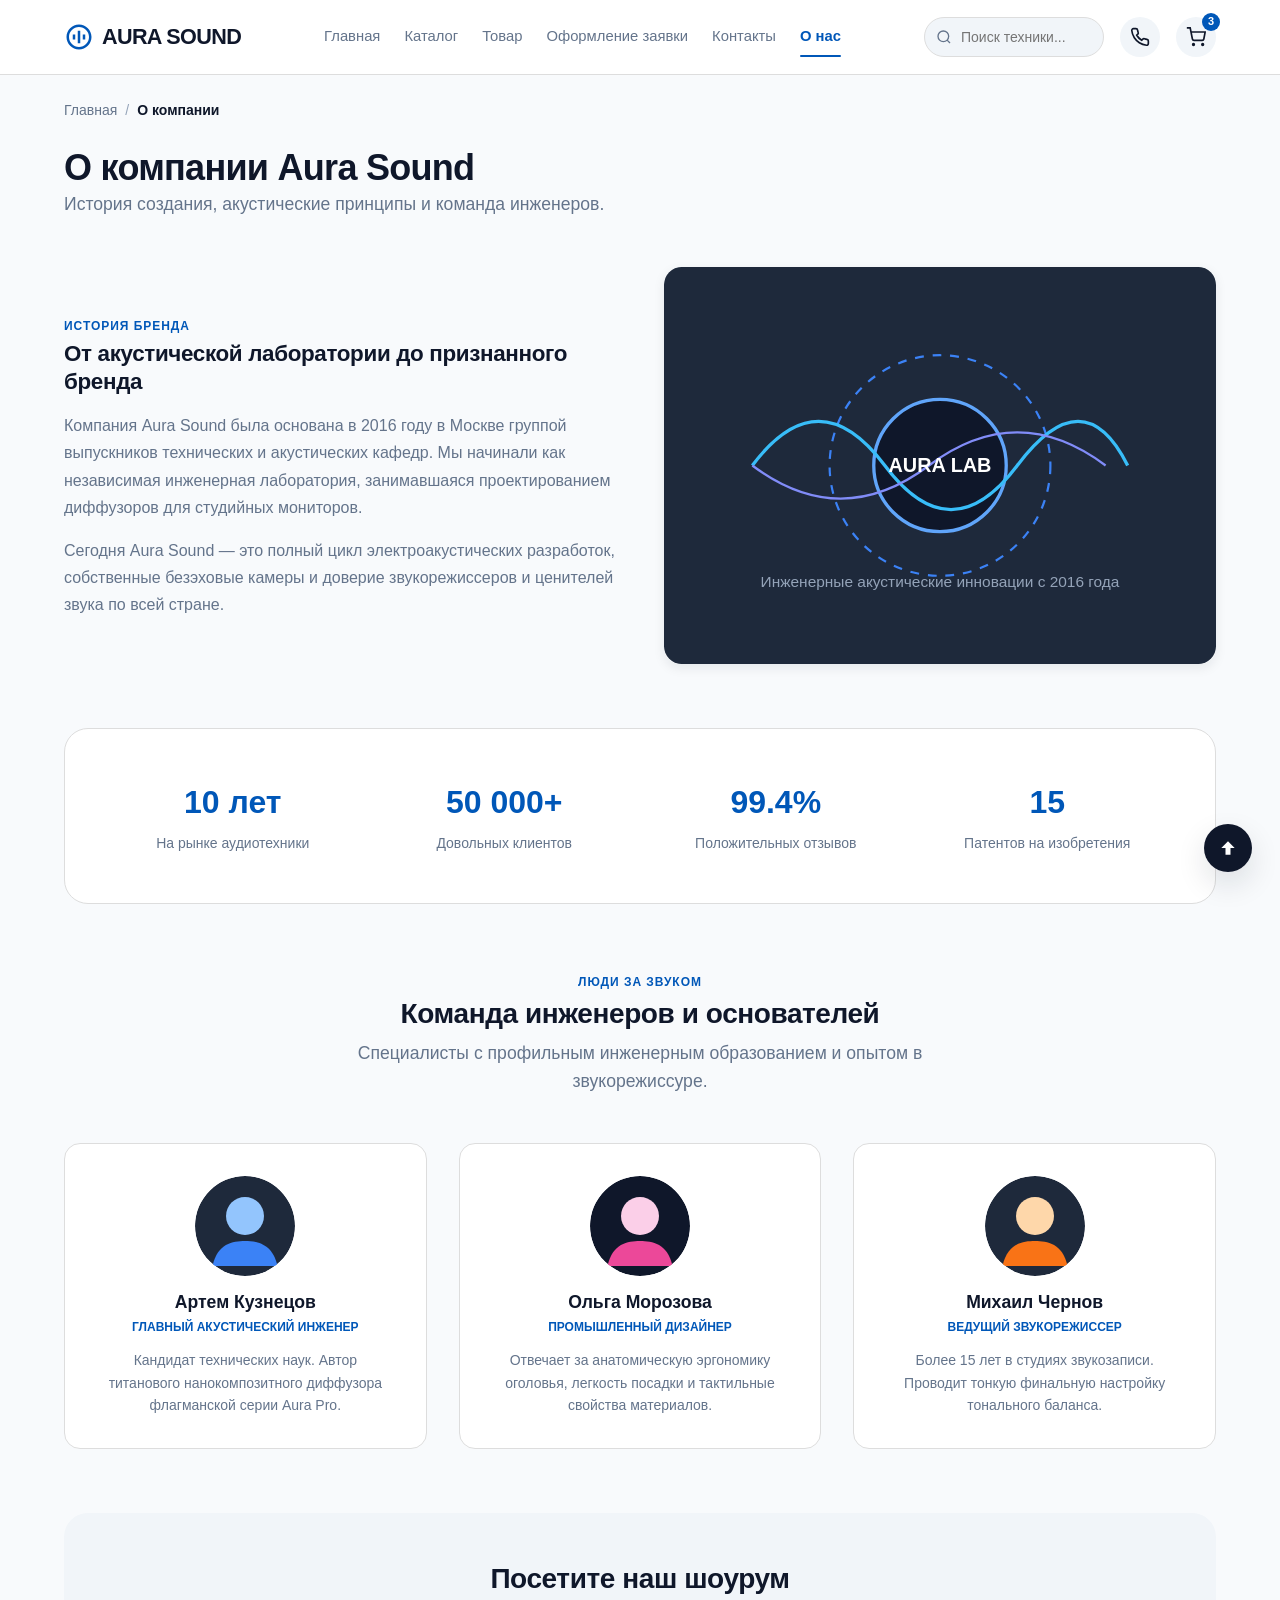
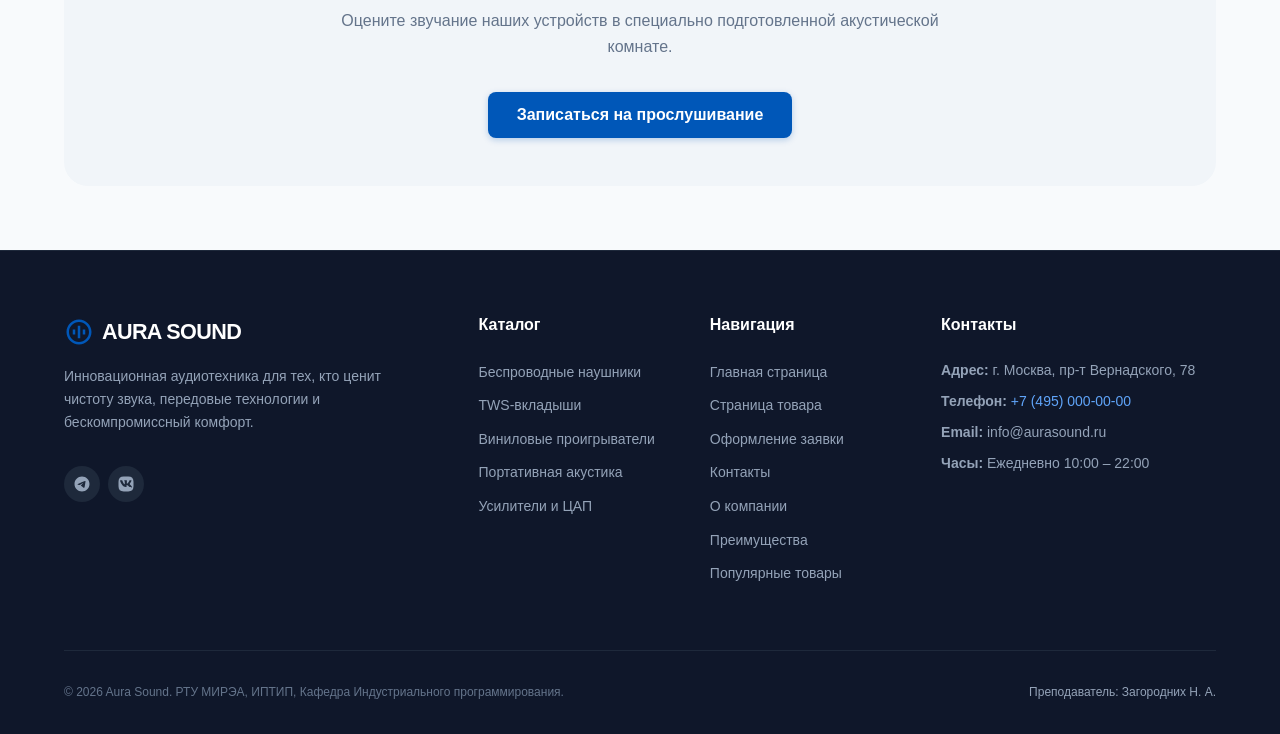
==== about.html @ e0ebefb5 "Разработка структуры и семантической разметки HTML-страниц" ====
<!DOCTYPE html>
<html lang="ru">
<head>
  <meta charset="UTF-8">
  <meta name="viewport" content="width=device-width, initial-scale=1.0">
  <meta name="description" content="История, принципы и команда инженеров-акустиков Aura Sound.">
  <title>О компании — Aura Sound</title>
  <link rel="stylesheet" href="css/style.css">
</head>
<body id="top">
  <a href="#main-content" class="skip-link">Перейти к основному контенту</a>
  <header class="site-header">
    <div class="container site-header__inner">
      <a href="index.html" class="site-header__logo" aria-label="Aura Sound Главная">
        <svg class="site-header__logo-icon" viewBox="0 0 24 24">
          <path d="M12 2C6.48 2 2 6.48 2 12s4.48 10 10 10 10-4.48 10-10S17.52 2 12 2zm0 18c-4.41 0-8-3.59-8-8s3.59-8 8-8 8 3.59 8 8-3.59 8-8 8zm-1-13h2v10h-2zm-4 3h2v4H7zm8 0h2v4h-2z"/>
        </svg>
        <span>AURA SOUND</span>
      </a>

      <nav class="site-nav" aria-label="Основное меню">
        <ul class="site-nav__list">
          <li class="site-nav__item"><a href="index.html" class="site-nav__link">Главная</a></li>
          <li class="site-nav__item"><a href="catalog.html" class="site-nav__link">Каталог</a></li>
          <li class="site-nav__item"><a href="product.html" class="site-nav__link">Товар</a></li>
          <li class="site-nav__item"><a href="order.html" class="site-nav__link">Оформление заявки</a></li>
          <li class="site-nav__item"><a href="contacts.html" class="site-nav__link">Контакты</a></li>
          <li class="site-nav__item"><a href="about.html" class="site-nav__link site-nav__link--active" aria-current="page">О нас</a></li>
        </ul>
      </nav>

      <div class="site-header__actions">
        <div class="site-header__search">
          <svg class="site-header__search-icon" viewBox="0 0 24 24" fill="none" stroke="currentColor" stroke-width="2">
            <circle cx="11" cy="11" r="8"></circle>
            <line x1="21" y1="21" x2="16.65" y2="16.65"></line>
          </svg>
          <input type="search" class="site-header__search-input" placeholder="Поиск техники..." aria-label="Поиск по сайту">
        </div>

        <a href="#order-modal" data-modal-open class="site-header__action-btn" title="Быстрый заказ" aria-label="Быстрый заказ">
          <svg width="20" height="20" viewBox="0 0 24 24" fill="none" stroke="currentColor" stroke-width="2">
            <path d="M22 16.92v3a2 2 0 0 1-2.18 2 19.79 19.79 0 0 1-8.63-3.07 19.5 19.5 0 0 1-6-6 19.79 19.79 0 0 1-3.07-8.67A2 2 0 0 1 4.11 2h3a2 2 0 0 1 2 1.72 12.84 12.84 0 0 0 .7 2.81 2 2 0 0 1-.45 2.11L8.09 9.91a16 16 0 0 0 6 6l1.27-1.27a2 2 0 0 1 2.11-.45 12.84 12.84 0 0 0 2.81.7A2 2 0 0 1 22 16.92z"></path>
          </svg>
        </a>

        <a href="order.html" class="site-header__action-btn" title="Корзина" aria-label="Корзина">
          <svg width="20" height="20" viewBox="0 0 24 24" fill="none" stroke="currentColor" stroke-width="2">
            <circle cx="9" cy="21" r="1"></circle>
            <circle cx="20" cy="21" r="1"></circle>
            <path d="M1 1h4l2.68 13.39a2 2 0 0 0 2 1.61h9.72a2 2 0 0 0 2-1.61L23 6H6"></path>
          </svg>
          <span class="site-header__cart-badge">3</span>
        </a>
      </div>
    </div>
  </header>
  <main id="main-content" class="main">
    <div class="container">
      <nav aria-label="Хлебные крошки">
        <ol class="breadcrumbs">
          <li class="breadcrumbs__item"><a href="index.html" class="breadcrumbs__link">Главная</a></li>
          <li class="breadcrumbs__separator">/</li>
          <li class="breadcrumbs__item"><span class="breadcrumbs__current" aria-current="page">О компании</span></li>
        </ol>
      </nav>

      <div style="margin-bottom: var(--space-2xl);">
        <h1>О компании Aura Sound</h1>
        <p style="color: var(--color-text-muted); font-size: 1.1rem;">История создания, акустические принципы и команда инженеров.</p>
      </div>

      <section style="margin-bottom: var(--space-3xl);">
        <div class="grid-2col">
          <div>
            <span class="section__tag">История бренда</span>
            <h2 style="font-size: 1.4rem; margin-bottom: var(--space-md);">От акустической лаборатории до признанного бренда</h2>
            <p style="color: var(--color-text-muted); line-height: 1.7;">
              Компания Aura Sound была основана в 2016 году в Москве группой выпускников технических и акустических кафедр. Мы начинали как независимая инженерная лаборатория, занимавшаяся проектированием диффузоров для студийных мониторов.
            </p>
            <p style="color: var(--color-text-muted); line-height: 1.7;">
              Сегодня Aura Sound — это полный цикл электроакустических разработок, собственные безэховые камеры и доверие звукорежиссеров и ценителей звука по всей стране.
            </p>
          </div>
          <div>
            <img src="images/about-history.svg" alt="Акустическая лаборатория" style="border-radius: var(--radius-lg); box-shadow: var(--shadow-md);">
          </div>
        </div>
      </section>

      <section style="background: var(--color-surface); border: 1px solid var(--color-border); border-radius: var(--radius-xl); padding: var(--space-2xl); margin-bottom: var(--space-3xl);">
        <div class="grid-4col" style="text-align: center;">
          <div>
            <div style="font-size: 2rem; font-weight: 800; color: var(--color-primary); margin-bottom: 4px;">10 лет</div>
            <div style="color: var(--color-text-muted); font-size: 0.875rem; font-weight: 500;">На рынке аудиотехники</div>
          </div>
          <div>
            <div style="font-size: 2rem; font-weight: 800; color: var(--color-primary); margin-bottom: 4px;">50 000+</div>
            <div style="color: var(--color-text-muted); font-size: 0.875rem; font-weight: 500;">Довольных клиентов</div>
          </div>
          <div>
            <div style="font-size: 2rem; font-weight: 800; color: var(--color-primary); margin-bottom: 4px;">99.4%</div>
            <div style="color: var(--color-text-muted); font-size: 0.875rem; font-weight: 500;">Положительных отзывов</div>
          </div>
          <div>
            <div style="font-size: 2rem; font-weight: 800; color: var(--color-primary); margin-bottom: 4px;">15</div>
            <div style="color: var(--color-text-muted); font-size: 0.875rem; font-weight: 500;">Патентов на изобретения</div>
          </div>
        </div>
      </section>

      <section style="margin-bottom: var(--space-3xl);">
        <header class="section__header">
          <span class="section__tag">Люди за звуком</span>
          <h2 class="section__title">Команда инженеров и основателей</h2>
          <p class="section__subtitle">Специалисты с профильным инженерным образованием и опытом в звукорежиссуре.</p>
        </header>

        <div class="grid-3col">
          <article style="background: var(--color-surface); border: 1px solid var(--color-border); border-radius: var(--radius-lg); padding: var(--space-xl); text-align: center;">
            <div style="width: 100px; height: 100px; margin: 0 auto var(--space-md);">
              <img src="images/team-1.svg" alt="Артем Кузнецов" style="border-radius: var(--radius-full);">
            </div>
            <h3 style="font-size: 1.1rem; margin-bottom: 4px;">Артем Кузнецов</h3>
            <div style="color: var(--color-primary); font-size: 0.75rem; font-weight: 600; text-transform: uppercase; margin-bottom: 12px;">Главный акустический инженер</div>
            <p style="font-size: 0.875rem; color: var(--color-text-muted); line-height: 1.6;">
              Кандидат технических наук. Автор титанового нанокомпозитного диффузора флагманской серии Aura Pro.
            </p>
          </article>

          <article style="background: var(--color-surface); border: 1px solid var(--color-border); border-radius: var(--radius-lg); padding: var(--space-xl); text-align: center;">
            <div style="width: 100px; height: 100px; margin: 0 auto var(--space-md);">
              <img src="images/team-2.svg" alt="Ольга Морозова" style="border-radius: var(--radius-full);">
            </div>
            <h3 style="font-size: 1.1rem; margin-bottom: 4px;">Ольга Морозова</h3>
            <div style="color: var(--color-primary); font-size: 0.75rem; font-weight: 600; text-transform: uppercase; margin-bottom: 12px;">Промышленный дизайнер</div>
            <p style="font-size: 0.875rem; color: var(--color-text-muted); line-height: 1.6;">
              Отвечает за анатомическую эргономику оголовья, легкость посадки и тактильные свойства материалов.
            </p>
          </article>

          <article style="background: var(--color-surface); border: 1px solid var(--color-border); border-radius: var(--radius-lg); padding: var(--space-xl); text-align: center;">
            <div style="width: 100px; height: 100px; margin: 0 auto var(--space-md);">
              <img src="images/team-3.svg" alt="Михаил Чернов" style="border-radius: var(--radius-full);">
            </div>
            <h3 style="font-size: 1.1rem; margin-bottom: 4px;">Михаил Чернов</h3>
            <div style="color: var(--color-primary); font-size: 0.75rem; font-weight: 600; text-transform: uppercase; margin-bottom: 12px;">Ведущий звукорежиссер</div>
            <p style="font-size: 0.875rem; color: var(--color-text-muted); line-height: 1.6;">
              Более 15 лет в студиях звукозаписи. Проводит тонкую финальную настройку тонального баланса.
            </p>
          </article>
        </div>
      </section>

      <section style="background: var(--color-surface-muted); border-radius: var(--radius-xl); padding: var(--space-2xl); text-align: center; margin-bottom: var(--space-3xl);">
        <h2 style="margin-bottom: 12px;">Посетите наш шоурум</h2>
        <p style="max-width: 640px; margin: 0 auto var(--space-xl); color: var(--color-text-muted);">
          Оцените звучание наших устройств в специально подготовленной акустической комнате.
        </p>
        <a href="order.html" class="button button--primary button--lg">Записаться на прослушивание</a>
      </section>
    </div>
  </main>
  <footer class="site-footer" id="contacts">
    <div class="container">
      <div class="site-footer__grid">
        <div class="site-footer__brand">
          <a href="index.html" class="site-header__logo site-footer__logo">
            <svg class="site-header__logo-icon" viewBox="0 0 24 24">
              <path d="M12 2C6.48 2 2 6.48 2 12s4.48 10 10 10 10-4.48 10-10S17.52 2 12 2zm0 18c-4.41 0-8-3.59-8-8s3.59-8 8-8 8 3.59 8 8-3.59 8-8 8zm-1-13h2v10h-2zm-4 3h2v4H7zm8 0h2v4h-2z"/>
            </svg>
            <span>AURA SOUND</span>
          </a>
          <p class="site-footer__text">
            Инновационная аудиотехника для тех, кто ценит чистоту звука, передовые технологии и бескомпромиссный комфорт.
          </p>
          <div class="site-footer__socials">
            <a href="https://t.me" target="_blank" rel="noopener noreferrer" class="site-footer__social-link" title="Telegram" aria-label="Telegram">
              <svg width="18" height="18" viewBox="0 0 24 24" fill="currentColor"><path d="M12 2C6.48 2 2 6.48 2 12s4.48 10 10 10 10-4.48 10-10S17.52 2 12 2zm4.64 6.8c-.15 1.58-.8 5.42-1.13 7.19-.14.75-.42 1-.68 1.03-.58.05-1.02-.38-1.58-.75-.88-.58-1.38-.94-2.23-1.5-.99-.65-.35-1.01.22-1.59.15-.15 2.71-2.48 2.76-2.69a.2.2 0 00-.05-.18c-.06-.05-.14-.03-.21-.02-.09.02-1.49.95-4.22 2.79-.4.27-.76.41-1.08.4-.36-.01-1.04-.2-1.55-.37-.63-.2-1.12-.31-1.08-.66.02-.18.27-.36.75-.55 2.92-1.27 4.86-2.11 5.83-2.51 2.78-1.16 3.35-1.36 3.73-1.36.08 0 .27.02.39.12.1.08.13.19.14.27-.01.06.01.24 0 .37z"/></svg>
            </a>
            <a href="https://vk.com" target="_blank" rel="noopener noreferrer" class="site-footer__social-link" title="VKontakte" aria-label="VKontakte">
              <svg width="18" height="18" viewBox="0 0 24 24" fill="currentColor"><path d="M15.07 2H8.93C4.33 2 2 4.33 2 8.93v6.14C2 19.67 4.33 22 8.93 22h6.14c4.6 0 6.93-2.33 6.93-6.93V8.93C22 4.33 19.67 2 15.07 2zm3.38 13.91h-1.62c-.61 0-.8-.49-1.9-1.59-1-.96-1.44-1.08-1.69-1.08-.34 0-.44.1-.44.59v1.43c0 .39-.12.65-1.15.65-1.7 0-3.59-1.03-4.92-2.95-2-2.85-2.55-5-2.55-5.44 0-.25.1-.48.59-.48h1.62c.44 0 .61.2.78.68.85 2.49 2.28 4.67 2.87 4.67.22 0 .32-.1.32-.66v-2.56c-.07-1.18-.69-1.28-.69-1.7 0-.2.17-.4.44-.4h2.55c.37 0 .5.2.5.64v3.47c0 .37.17.5.27.5.22 0 .4-.13.82-.55 1.27-1.42 2.18-3.63 2.18-3.63.12-.25.32-.47.76-.47h1.62c.49 0 .6.25.49.64-.2 0.93-2.15 3.69-2.25 3.86-.2.32-.28.46 0 .83.2.27.87.85 1.32 1.37.82.93 1.45 1.72 1.62 2.27.17.54-.1.82-.59.82z"/></svg>
            </a>
          </div>
        </div>

        <div>
          <h4 class="site-footer__col-title">Каталог</h4>
          <ul class="site-footer__links">
            <li><a href="catalog.html" class="site-footer__link">Беспроводные наушники</a></li>
            <li><a href="catalog.html" class="site-footer__link">TWS-вкладыши</a></li>
            <li><a href="catalog.html" class="site-footer__link">Виниловые проигрыватели</a></li>
            <li><a href="catalog.html" class="site-footer__link">Портативная акустика</a></li>
            <li><a href="catalog.html" class="site-footer__link">Усилители и ЦАП</a></li>
          </ul>
        </div>

        <div>
          <h4 class="site-footer__col-title">Навигация</h4>
          <ul class="site-footer__links">
            <li><a href="index.html" class="site-footer__link">Главная страница</a></li>
            <li><a href="product.html" class="site-footer__link">Страница товара</a></li>
            <li><a href="order.html" class="site-footer__link">Оформление заявки</a></li>
            <li><a href="contacts.html" class="site-footer__link">Контакты</a></li>
            <li><a href="about.html" class="site-footer__link">О компании</a></li>
            <li><a href="index.html#advantages" class="site-footer__link">Преимущества</a></li>
            <li><a href="index.html#popular" class="site-footer__link">Популярные товары</a></li>
          </ul>
        </div>

        <div>
          <h4 class="site-footer__col-title">Контакты</h4>
          <address class="site-footer__text">
            <p style="margin-bottom: 8px;"><strong>Адрес:</strong> г. Москва, пр-т Вернадского, 78</p>
            <p style="margin-bottom: 8px;"><strong>Телефон:</strong> <a href="tel:+74950000000" class="site-footer__link" style="color: #60a5fa;">+7 (495) 000-00-00</a></p>
            <p style="margin-bottom: 8px;"><strong>Email:</strong> <a href="mailto:info@aurasound.ru" class="site-footer__link">info@aurasound.ru</a></p>
            <p style="margin-bottom: 0;"><strong>Часы:</strong> Ежедневно 10:00 – 22:00</p>
          </address>
        </div>
      </div>

      <div class="site-footer__bottom">
        <div>
          &copy; 2026 Aura Sound. РТУ МИРЭА, ИПТИП, Кафедра Индустриального программирования.
        </div>
        <div class="site-footer__author">
          Преподаватель: Загородних Н. А.
        </div>
      </div>
    </div>
  </footer>
  <aside id="order-modal" class="modal" aria-labelledby="modal-title" role="dialog" aria-modal="true">
    <a href="#main-content" data-modal-close class="modal__overlay" aria-label="Закрыть окно"></a>
    <div class="modal__dialog">
      <a href="#main-content" data-modal-close class="modal__close" aria-label="Закрыть">&times;</a>
      <header class="modal__header">
        <h3 id="modal-title" class="modal__title">Быстрый заказ в 1 клик</h3>
        <p class="modal__subtitle">Оставьте ваши контакты, и мы перезвоним в течение 10 минут.</p>
      </header>
      <form action="order.html" method="get" class="order-form" style="padding: 0; border: none; box-shadow: none;">
        <div class="order-form__field">
          <label for="modal-name" class="order-form__label">Ваше имя <span class="order-form__required">*</span></label>
          <input type="text" id="modal-name" name="name" class="order-form__input" placeholder="Иван Иванов" required minlength="2">
        </div>
        <div class="order-form__field">
          <label for="modal-phone" class="order-form__label">Номер телефона <span class="order-form__required">*</span></label>
          <input type="tel" id="modal-phone" name="phone" class="order-form__input" placeholder="+7 (999) 000-00-00" required>
        </div>
        <div class="order-form__field">
          <label for="modal-product" class="order-form__label">Выбранный товар</label>
          <select id="modal-product" name="product" class="order-form__select">
            <option value="aura-pro-max">Aura Pro Max Space Black (34 990 ₽)</option>
            <option value="aura-silver">Aura Studio Silver Edition (26 490 ₽)</option>
            <option value="aura-pods">Aura Pods Pro Wireless (15 990 ₽)</option>
            <option value="aura-deck">Aura Hi-Fi Vinyl Deck Master (48 900 ₽)</option>
          </select>
        </div>
        <div class="order-form__checkbox-wrapper">
          <input type="checkbox" id="modal-agree" name="agree" class="order-form__checkbox" required checked>
          <label for="modal-agree">Я согласен на обработку персональных данных</label>
        </div>
        <button type="submit" class="button button--primary button--block button--lg">Подтвердить заявку</button>
      </form>
    </div>
  </aside>
  <a href="#top" class="button-top" title="Наверх" aria-label="Вернуться в начало страницы">
    <svg viewBox="0 0 24 24"><path d="M12 4l-8 8h5v8h6v-8h5z"/></svg>
  </a>
  <script src="js/main.js"></script>
</body>
</html>
---- css/style.css ----
:root {
  --color-bg: #f8fafc;
  --color-surface: #ffffff;
  --color-surface-muted: #f1f5f9;
  --color-text: #0f172a;
  --color-text-muted: #64748b;
  --color-text-light: #94a3b8;
  --color-text-inverse: #ffffff;
  --color-primary: #0057b8;
  --color-primary-dark: #003f86;
  --color-primary-light: #e0edfb;
  --color-accent-secondary: #059669;
  --color-border: #dddddd;
  --color-border-hover: #cbd5e1;
  --color-danger: #b00020;
  --color-danger-bg: #fef2f2;
  --color-success: #10b981;
  --space-xs: 4px;
  --space-sm: 8px;
  --space-md: 16px;
  --space-lg: 24px;
  --space-xl: 32px;
  --space-2xl: 48px;
  --space-3xl: 64px;
  --radius-sm: 6px;
  --radius-md: 8px;
  --radius-lg: 16px;
  --radius-xl: 24px;
  --radius-full: 9999px;
  --font-base: -apple-system, BlinkMacSystemFont, "Segoe UI", Roboto, "Helvetica Neue", Arial, sans-serif;
  --container-width: 1200px;
  --shadow-sm: 0 1px 3px rgba(15, 23, 42, 0.08);
  --shadow-md: 0 4px 12px rgba(15, 23, 42, 0.08);
  --shadow-lg: 0 12px 30px rgba(15, 23, 42, 0.12);
  --shadow-modal: 0 25px 50px -12px rgba(15, 23, 42, 0.35);
  --transition-fast: 0.15s ease;
  --transition-normal: 0.25s ease;
}

*,
*::before,
*::after {
  box-sizing: border-box;
  margin: 0;
  padding: 0;
}

html {
  font-size: 16px;
  scroll-behavior: smooth;
  -webkit-text-size-adjust: 100%;
}

body {
  min-height: 100vh;
  display: flex;
  flex-direction: column;
  font-family: var(--font-base);
  font-size: 1rem;
  line-height: 1.6;
  color: var(--color-text);
  background-color: var(--color-bg);
  -webkit-font-smoothing: antialiased;
}

.skip-link {
  position: absolute;
  top: -100px;
  left: 16px;
  background: var(--color-primary);
  color: var(--color-text-inverse);
  padding: var(--space-sm) var(--space-md);
  border-radius: var(--radius-sm);
  z-index: 10000;
  text-decoration: none;
  font-weight: 600;
  transition: top var(--transition-fast);
}

.skip-link:focus {
  top: 16px;
}

:focus-visible {
  outline: 2px solid var(--color-primary);
  outline-offset: 3px;
}

h1, h2, h3, h4, h5, h6 {
  color: var(--color-text);
  font-weight: 700;
  line-height: 1.25;
}

h1 {
  font-size: 2.25rem;
  letter-spacing: -0.02em;
}

h2 {
  font-size: 1.75rem;
  letter-spacing: -0.015em;
}

h3 {
  font-size: 1.25rem;
}

p {
  margin-bottom: var(--space-md);
}

p:last-child {
  margin-bottom: 0;
}

a {
  color: var(--color-primary);
  text-decoration: none;
  transition: color var(--transition-fast);
}

a:hover {
  color: var(--color-primary-dark);
}

ul, ol {
  list-style: none;
}

img, svg {
  display: block;
  max-width: 100%;
  height: auto;
}

input, button, textarea, select {
  font: inherit;
  color: inherit;
}

button {
  cursor: pointer;
  border: none;
  background: none;
}

address {
  font-style: normal;
}

.container {
  width: 100%;
  max-width: var(--container-width);
  margin-left: auto;
  margin-right: auto;
  padding-left: var(--space-lg);
  padding-right: var(--space-lg);
}

.main {
  flex: 1 0 auto;
}

.site-header {
  position: sticky;
  top: 0;
  z-index: 100;
  background-color: rgba(255, 255, 255, 0.96);
  backdrop-filter: blur(10px);
  border-bottom: 1px solid var(--color-border);
}

.site-header__inner {
  display: flex;
  align-items: center;
  justify-content: space-between;
  height: 74px;
  gap: var(--space-lg);
}

.site-header__logo {
  display: flex;
  align-items: center;
  gap: var(--space-sm);
  text-decoration: none;
  font-weight: 800;
  font-size: 1.35rem;
  color: var(--color-text);
  letter-spacing: -0.03em;
  white-space: nowrap;
}

.site-header__logo:hover {
  color: var(--color-primary);
}

.site-header__logo-icon {
  width: 30px;
  height: 30px;
  fill: var(--color-primary);
}

.site-nav {
  display: flex;
  align-items: center;
}

.site-nav__list {
  display: flex;
  align-items: center;
  gap: var(--space-lg);
}

.site-nav__item {
  position: relative;
}

.site-nav__link {
  display: inline-block;
  padding: var(--space-sm) 0;
  font-weight: 500;
  font-size: 0.925rem;
  color: var(--color-text-muted);
  position: relative;
  transition: color var(--transition-fast);
}

.site-nav__link:hover {
  color: var(--color-primary);
}

.site-nav__link--active {
  color: var(--color-primary);
  font-weight: 600;
}

.site-nav__link--active::after {
  content: "";
  position: absolute;
  bottom: 0;
  left: 0;
  width: 100%;
  height: 2px;
  background-color: var(--color-primary);
  border-radius: var(--radius-full);
}

.site-header__actions {
  display: flex;
  align-items: center;
  gap: var(--space-md);
}

.site-header__search {
  position: relative;
  display: flex;
  align-items: center;
}

.site-header__search-input {
  padding: 8px 16px 8px 36px;
  border: 1px solid var(--color-border);
  border-radius: var(--radius-full);
  font-size: 0.875rem;
  background-color: var(--color-surface-muted);
  width: 180px;
  transition: width var(--transition-normal), border-color var(--transition-fast), background-color var(--transition-fast);
}

.site-header__search-input:focus {
  width: 230px;
  background-color: var(--color-surface);
  border-color: var(--color-primary);
  outline: none;
}

.site-header__search-icon {
  position: absolute;
  left: 12px;
  width: 16px;
  height: 16px;
  color: var(--color-text-muted);
  pointer-events: none;
}

.site-header__action-btn {
  display: flex;
  align-items: center;
  justify-content: center;
  position: relative;
  width: 40px;
  height: 40px;
  border-radius: var(--radius-full);
  background-color: var(--color-surface-muted);
  color: var(--color-text);
  text-decoration: none;
  transition: background-color var(--transition-fast), color var(--transition-fast);
}

.site-header__action-btn:hover {
  background-color: var(--color-primary-light);
  color: var(--color-primary);
}

.site-header__cart-badge {
  position: absolute;
  top: -4px;
  right: -4px;
  background-color: var(--color-primary);
  color: var(--color-text-inverse);
  font-size: 11px;
  font-weight: 700;
  min-width: 18px;
  height: 18px;
  border-radius: var(--radius-full);
  display: flex;
  align-items: center;
  justify-content: center;
  padding: 0 4px;
}

.button,
.btn {
  display: inline-flex;
  align-items: center;
  justify-content: center;
  gap: var(--space-sm);
  padding: 12px 24px;
  border-radius: var(--radius-md);
  font-size: 0.925rem;
  font-weight: 600;
  line-height: 1;
  text-decoration: none;
  cursor: pointer;
  border: 1px solid transparent;
  transition: all var(--transition-fast);
  white-space: nowrap;
  user-select: none;
}

.button--primary,
.btn--primary {
  background-color: var(--color-primary);
  color: var(--color-text-inverse);
  box-shadow: 0 2px 6px rgba(0, 87, 184, 0.25);
}

.button--primary:hover,
.btn--primary:hover,
.button:hover {
  background-color: var(--color-primary-dark);
  color: var(--color-text-inverse);
  transform: translateY(-1px);
}

.button--primary:active,
.btn--primary:active {
  transform: translateY(0);
}

.button--dark,
.btn--dark {
  background-color: #0f172a;
  color: var(--color-text-inverse);
}

.button--dark:hover,
.btn--dark:hover {
  background-color: #1e293b;
  color: var(--color-text-inverse);
}

.button--outline,
.btn--outline {
  background-color: transparent;
  border-color: var(--color-border);
  color: var(--color-text);
}

.button--outline:hover,
.btn--outline:hover {
  border-color: var(--color-primary);
  color: var(--color-primary);
  background-color: var(--color-primary-light);
}

.button--outline-light,
.btn--outline-light {
  background-color: transparent;
  border-color: rgba(255, 255, 255, 0.35);
  color: #ffffff;
}

.button--outline-light:hover,
.btn--outline-light:hover {
  border-color: #ffffff;
  background-color: rgba(255, 255, 255, 0.12);
  color: #ffffff;
}

.button--sm,
.btn--sm {
  padding: 8px 16px;
  font-size: 0.8rem;
  border-radius: var(--radius-sm);
}

.button--lg,
.btn--lg {
  padding: 14px 28px;
  font-size: 1rem;
  border-radius: var(--radius-md);
}

.button--block,
.btn--block {
  width: 100%;
  display: flex;
}

.button:focus-visible,
.btn:focus-visible {
  outline: 2px solid var(--color-primary);
  outline-offset: 3px;
}

button:disabled,
.button--disabled,
.btn:disabled,
.btn--disabled {
  opacity: 0.6;
  cursor: not-allowed;
  pointer-events: none;
  transform: none;
}

.badge {
  display: inline-flex;
  align-items: center;
  gap: 4px;
  padding: 4px 10px;
  border-radius: var(--radius-full);
  font-size: 0.75rem;
  font-weight: 700;
  text-transform: uppercase;
  letter-spacing: 0.04em;
  line-height: 1;
}

.badge--new {
  background-color: #dbeafe;
  color: #1d4ed8;
}

.badge--discount,
.badge--sale {
  background-color: #fee2e2;
  color: #b00020;
}

.badge--hit {
  background-color: #fef3c7;
  color: #b45309;
}

.badge--stock {
  background-color: #d1fae5;
  color: #065f46;
}

.product-card {
  position: relative;
  background-color: var(--color-surface);
  border: 1px solid var(--color-border);
  border-radius: var(--radius-lg);
  overflow: hidden;
  display: flex;
  flex-direction: column;
  transition: transform var(--transition-normal), box-shadow var(--transition-normal), border-color var(--transition-normal);
}

.product-card:hover {
  transform: translateY(-4px);
  box-shadow: var(--shadow-lg);
  border-color: var(--color-border-hover);
}

.product-card__badge {
  position: absolute;
  top: 14px;
  left: 14px;
  z-index: 2;
}

.product-card__wishlist-btn {
  position: absolute;
  top: 14px;
  right: 14px;
  z-index: 2;
  width: 32px;
  height: 32px;
  border-radius: var(--radius-full);
  background-color: rgba(255, 255, 255, 0.9);
  display: flex;
  align-items: center;
  justify-content: center;
  color: var(--color-text-muted);
  box-shadow: var(--shadow-sm);
  transition: all var(--transition-fast);
}

.product-card__wishlist-btn:hover {
  background-color: #ffffff;
  color: var(--color-danger);
  transform: scale(1.1);
}

.product-card__image-box {
  position: relative;
  background-color: var(--color-surface-muted);
  padding: var(--space-xl);
  display: flex;
  align-items: center;
  justify-content: center;
  min-height: 220px;
  overflow: hidden;
}

.product-card__img {
  max-height: 180px;
  object-fit: contain;
  transition: transform var(--transition-normal);
}

.product-card:hover .product-card__img {
  transform: scale(1.05);
}

.product-card__body {
  padding: var(--space-lg);
  display: flex;
  flex-direction: column;
  flex-grow: 1;
}

.product-card__category {
  font-size: 0.75rem;
  color: var(--color-text-light);
  text-transform: uppercase;
  font-weight: 600;
  letter-spacing: 0.05em;
  margin-bottom: var(--space-xs);
}

.product-card__title {
  font-size: 1.1rem;
  font-weight: 600;
  margin-bottom: var(--space-xs);
  line-height: 1.3;
}

.product-card__title-link {
  color: var(--color-text);
  text-decoration: none;
}

.product-card__title-link:hover {
  color: var(--color-primary);
}

.product-card__description,
.product-card__desc {
  font-size: 0.875rem;
  color: var(--color-text-muted);
  margin-bottom: var(--space-md);
  flex-grow: 1;
  display: -webkit-box;
  -webkit-line-clamp: 2;
  -webkit-box-orient: vertical;
  overflow: hidden;
}

.product-card__rating {
  display: flex;
  align-items: center;
  gap: 6px;
  margin-bottom: var(--space-md);
  font-size: 0.75rem;
}

.product-card__stars {
  display: flex;
  color: #f59e0b;
}

.product-card__stars svg {
  width: 14px;
  height: 14px;
  fill: currentColor;
}

.product-card__rating-value {
  font-weight: 700;
  color: var(--color-text);
}

.product-card__reviews-count {
  color: var(--color-text-light);
}

.product-card__price-row {
  display: flex;
  align-items: baseline;
  gap: var(--space-sm);
  margin-bottom: var(--space-md);
}

.product-card__price {
  font-size: 1.25rem;
  font-weight: 800;
  color: var(--color-text);
}

.product-card__price-old,
.product-card__old-price {
  font-size: 0.875rem;
  color: var(--color-text-light);
  text-decoration: line-through;
}

.product-card__footer {
  display: flex;
  gap: var(--space-sm);
  margin-top: auto;
}

.product-card__footer .button,
.product-card__footer .btn {
  flex: 1;
}

.product-card__button {
  flex: 1;
}

.product-card--discount {
  border-color: rgba(176, 0, 32, 0.3);
}

.table-wrapper {
  width: 100%;
  overflow-x: auto;
  border-radius: var(--radius-lg);
  border: 1px solid var(--color-border);
  background-color: var(--color-surface);
  box-shadow: var(--shadow-sm);
  margin-bottom: var(--space-2xl);
}

.table {
  width: 100%;
  border-collapse: collapse;
  text-align: left;
  font-size: 0.875rem;
}

.table__caption {
  font-size: 1.125rem;
  font-weight: 700;
  color: var(--color-text);
  text-align: left;
  padding: var(--space-lg) var(--space-xl);
  background-color: var(--color-surface);
  border-bottom: 1px solid var(--color-border);
}

.table th,
.table td {
  padding: 14px var(--space-xl);
  border-bottom: 1px solid var(--color-border);
  vertical-align: middle;
}

.table thead th {
  background-color: var(--color-surface-muted);
  font-size: 0.75rem;
  font-weight: 700;
  text-transform: uppercase;
  letter-spacing: 0.06em;
  color: var(--color-text-muted);
  white-space: nowrap;
}

.table tbody tr:nth-child(even) {
  background-color: #fafbfc;
}

.table tbody tr:hover {
  background-color: var(--color-primary-light);
}

.table th[scope="row"] {
  font-weight: 600;
  color: var(--color-text);
}

.table td {
  color: var(--color-text);
}

.table tfoot td {
  font-weight: 700;
  background-color: var(--color-surface-muted);
  border-bottom: none;
}

.table__check {
  color: var(--color-success);
  font-weight: 700;
}

.table__dash {
  color: var(--color-text-light);
}

.order-form,
.form {
  background-color: var(--color-surface);
  border: 1px solid var(--color-border);
  border-radius: var(--radius-lg);
  padding: var(--space-2xl);
  box-shadow: var(--shadow-sm);
}

.order-form__title,
.form__title {
  font-size: 1.5rem;
  margin-bottom: var(--space-xs);
}

.order-form__subtitle,
.form__subtitle {
  color: var(--color-text-muted);
  font-size: 0.875rem;
  margin-bottom: var(--space-xl);
}

.order-form__grid,
.form__grid {
  display: grid;
  grid-template-columns: repeat(2, 1fr);
  gap: var(--space-lg);
  margin-bottom: var(--space-lg);
}

.order-form__field,
.form__group {
  display: flex;
  flex-direction: column;
  gap: 6px;
  margin-bottom: var(--space-lg);
}

.order-form__field--full,
.form__group--full {
  grid-column: 1 / -1;
  margin-bottom: 0;
}

.order-form__label,
.form__label {
  font-size: 0.875rem;
  font-weight: 600;
  color: var(--color-text);
}

.order-form__required,
.form__required {
  color: var(--color-danger);
  margin-left: 2px;
}

.order-form__input,
.order-form__select,
.order-form__textarea,
.form__input,
.form__select,
.form__textarea {
  width: 100%;
  padding: 12px 16px;
  border: 1px solid var(--color-border);
  border-radius: var(--radius-md);
  font-size: 0.875rem;
  background-color: #ffffff;
  color: var(--color-text);
  transition: border-color var(--transition-fast), box-shadow var(--transition-fast);
}

.order-form__input:hover,
.order-form__select:hover,
.order-form__textarea:hover,
.form__input:hover,
.form__select:hover,
.form__textarea:hover {
  border-color: var(--color-border-hover);
}

.order-form__input:focus,
.order-form__select:focus,
.order-form__textarea:focus,
.form__input:focus,
.form__select:focus,
.form__textarea:focus {
  outline: none;
  border-color: var(--color-primary);
  box-shadow: 0 0 0 3px rgba(0, 87, 184, 0.18);
}

.order-form__input:invalid:not(:placeholder-shown),
.form__input:invalid:not(:placeholder-shown) {
  border-color: var(--color-danger);
}

.order-form__textarea,
.form__textarea {
  resize: vertical;
  min-height: 120px;
}

.order-form__hint,
.form__hint {
  font-size: 0.75rem;
  color: var(--color-text-light);
}

.order-form__checkbox-wrapper,
.form__checkbox-wrapper {
  display: flex;
  align-items: flex-start;
  gap: 10px;
  margin-bottom: var(--space-xl);
  font-size: 0.875rem;
  color: var(--color-text-muted);
}

.order-form__checkbox,
.form__checkbox {
  width: 18px;
  height: 18px;
  margin-top: 2px;
  accent-color: var(--color-primary);
  cursor: pointer;
}

.order-form__actions {
  display: flex;
  gap: var(--space-md);
}

.modal {
  position: fixed;
  inset: 0;
  z-index: 1000;
  display: flex;
  align-items: center;
  justify-content: center;
  padding: var(--space-md);
  opacity: 0;
  visibility: hidden;
  pointer-events: none;
  transition: opacity var(--transition-normal), visibility var(--transition-normal);
}

.modal:target,
.modal.modal--active {
  opacity: 1;
  visibility: visible;
  pointer-events: auto;
}

.modal__overlay {
  position: absolute;
  inset: 0;
  background-color: rgba(15, 23, 42, 0.65);
  backdrop-filter: blur(4px);
  cursor: default;
}

.modal__dialog {
  position: relative;
  z-index: 10;
  background-color: var(--color-surface);
  border-radius: var(--radius-xl);
  box-shadow: var(--shadow-modal);
  width: 100%;
  max-width: 520px;
  padding: var(--space-2xl);
  transform: scale(0.92);
  transition: transform var(--transition-normal);
}

.modal:target .modal__dialog,
.modal.modal--active .modal__dialog {
  transform: scale(1);
}

.modal__close {
  position: absolute;
  top: 18px;
  right: 18px;
  width: 36px;
  height: 36px;
  border-radius: var(--radius-full);
  background-color: var(--color-surface-muted);
  color: var(--color-text-muted);
  display: flex;
  align-items: center;
  justify-content: center;
  font-size: 22px;
  line-height: 1;
  text-decoration: none;
  transition: all var(--transition-fast);
}

.modal__close:hover {
  background-color: var(--color-border);
  color: var(--color-text);
  transform: rotate(90deg);
}

.modal__header {
  margin-bottom: var(--space-lg);
  padding-right: var(--space-xl);
}

.modal__title {
  font-size: 1.25rem;
  margin-bottom: var(--space-xs);
}

.modal__subtitle {
  font-size: 0.875rem;
  color: var(--color-text-muted);
}

.breadcrumbs {
  display: flex;
  align-items: center;
  flex-wrap: wrap;
  gap: 8px;
  padding: var(--space-lg) 0;
  font-size: 0.875rem;
}

.breadcrumbs__item {
  display: flex;
  align-items: center;
  gap: 8px;
}

.breadcrumbs__link {
  color: var(--color-text-muted);
}

.breadcrumbs__link:hover {
  color: var(--color-primary);
}

.breadcrumbs__separator {
  color: var(--color-text-light);
}

.breadcrumbs__current {
  color: var(--color-text);
  font-weight: 600;
}

.pagination {
  display: flex;
  align-items: center;
  justify-content: center;
  gap: var(--space-xs);
  margin-top: var(--space-3xl);
}

.pagination__btn {
  display: flex;
  align-items: center;
  justify-content: center;
  min-width: 42px;
  height: 42px;
  padding: 0 12px;
  border: 1px solid var(--color-border);
  border-radius: var(--radius-md);
  background-color: var(--color-surface);
  color: var(--color-text);
  font-size: 0.875rem;
  font-weight: 600;
  text-decoration: none;
  transition: all var(--transition-fast);
}

.pagination__btn:hover {
  border-color: var(--color-primary);
  color: var(--color-primary);
}

.pagination__btn--active {
  background-color: var(--color-primary);
  border-color: var(--color-primary);
  color: #ffffff;
  pointer-events: none;
}

.button-top,
.btn-top {
  position: fixed;
  bottom: 28px;
  right: 28px;
  z-index: 90;
  width: 48px;
  height: 48px;
  border-radius: var(--radius-full);
  background-color: var(--color-text);
  color: #ffffff;
  display: flex;
  align-items: center;
  justify-content: center;
  box-shadow: var(--shadow-lg);
  text-decoration: none;
  transition: all var(--transition-fast);
}

.button-top:hover,
.btn-top:hover {
  background-color: var(--color-primary);
  transform: translateY(-3px);
  color: #ffffff;
}

.button-top svg,
.btn-top svg {
  width: 20px;
  height: 20px;
  fill: currentColor;
}

.section {
  padding-top: var(--space-3xl);
  padding-bottom: var(--space-3xl);
}

.section--muted {
  background-color: var(--color-surface-muted);
}

.section--surface {
  background-color: var(--color-surface);
  border-top: 1px solid var(--color-border);
  border-bottom: 1px solid var(--color-border);
}

.section__header {
  margin-bottom: var(--space-2xl);
  text-align: center;
  max-width: 680px;
  margin-left: auto;
  margin-right: auto;
}

.section__header--left {
  text-align: left;
  margin-left: 0;
}

.section__tag {
  display: inline-block;
  font-size: 0.75rem;
  font-weight: 700;
  text-transform: uppercase;
  letter-spacing: 0.08em;
  color: var(--color-primary);
  margin-bottom: var(--space-xs);
}

.section__title {
  font-size: 1.75rem;
  margin-bottom: var(--space-sm);
}

.section__subtitle {
  color: var(--color-text-muted);
  font-size: 1.1rem;
  line-height: 1.6;
}

.grid-catalog {
  display: grid;
  grid-template-columns: repeat(auto-fill, minmax(270px, 1fr));
  gap: var(--space-xl);
}

.grid-features {
  display: grid;
  grid-template-columns: repeat(auto-fit, minmax(240px, 1fr));
  gap: var(--space-xl);
}

.grid-2col {
  display: grid;
  grid-template-columns: repeat(2, 1fr);
  gap: var(--space-2xl);
  align-items: center;
}

.grid-3col {
  display: grid;
  grid-template-columns: repeat(3, 1fr);
  gap: var(--space-xl);
}

.grid-4col {
  display: grid;
  grid-template-columns: repeat(4, 1fr);
  gap: var(--space-xl);
}

.catalog-layout {
  display: grid;
  grid-template-columns: 280px 1fr;
  gap: var(--space-2xl);
  align-items: start;
}

.catalog-sidebar {
  position: sticky;
  top: 98px;
  background-color: var(--color-surface);
  border: 1px solid var(--color-border);
  border-radius: var(--radius-lg);
  padding: var(--space-lg);
}

.product-detail-layout {
  display: grid;
  grid-template-columns: 1fr 1.1fr;
  gap: var(--space-3xl);
  align-items: start;
  margin-bottom: var(--space-3xl);
}

.order-layout {
  display: grid;
  grid-template-columns: 1.4fr 1fr;
  gap: var(--space-2xl);
  align-items: start;
  margin-bottom: var(--space-3xl);
}

.order-summary {
  background-color: var(--color-surface);
  border: 1px solid var(--color-border);
  border-radius: var(--radius-lg);
  padding: var(--space-xl);
  box-shadow: var(--shadow-sm);
  position: sticky;
  top: 98px;
}

.hero {
  position: relative;
  background: linear-gradient(135deg, #0f172a 0%, #1e293b 50%, #003f86 100%);
  color: var(--color-text-inverse);
  padding: var(--space-3xl) 0;
  overflow: hidden;
}

.hero__container {
  display: grid;
  grid-template-columns: 1.2fr 1fr;
  gap: var(--space-2xl);
  align-items: center;
}

.hero__badge {
  display: inline-flex;
  align-items: center;
  gap: var(--space-xs);
  background-color: rgba(0, 87, 184, 0.35);
  border: 1px solid rgba(147, 197, 253, 0.3);
  color: #93c5fd;
  font-size: 0.75rem;
  font-weight: 600;
  padding: 6px 14px;
  border-radius: var(--radius-full);
  margin-bottom: var(--space-md);
  text-transform: uppercase;
  letter-spacing: 0.05em;
}

.hero__title {
  color: var(--color-text-inverse);
  font-size: 3rem;
  line-height: 1.15;
  margin-bottom: var(--space-md);
}

.hero__title span {
  color: #60a5fa;
}

.hero__description {
  color: #cbd5e1;
  font-size: 1.15rem;
  line-height: 1.65;
  margin-bottom: var(--space-xl);
}

.hero__buttons {
  display: flex;
  align-items: center;
  gap: var(--space-md);
  margin-bottom: var(--space-xl);
}

.hero__stats {
  display: flex;
  align-items: center;
  gap: var(--space-2xl);
  padding-top: var(--space-lg);
  border-top: 1px solid rgba(255, 255, 255, 0.12);
}

.hero__stat-item {
  display: flex;
  flex-direction: column;
}

.hero__stat-num {
  font-size: 1.5rem;
  font-weight: 700;
  color: #ffffff;
}

.hero__stat-label {
  font-size: 0.75rem;
  color: #94a3b8;
}

.hero__image-wrapper {
  position: relative;
  display: flex;
  align-items: center;
  justify-content: center;
}

.hero__image-bg {
  position: absolute;
  width: 380px;
  height: 380px;
  background: radial-gradient(circle, rgba(0, 87, 184, 0.45) 0%, transparent 70%);
  border-radius: 50%;
  filter: blur(40px);
  z-index: 0;
}

.hero__image {
  position: relative;
  z-index: 1;
  max-height: 420px;
  filter: drop-shadow(0 20px 30px rgba(0, 0, 0, 0.5));
}

.site-footer,
.footer {
  background-color: #0f172a;
  color: #cbd5e1;
  padding-top: var(--space-3xl);
  padding-bottom: var(--space-xl);
  margin-top: auto;
  border-top: 1px solid #1e293b;
}

.site-footer__grid,
.footer__grid {
  display: grid;
  grid-template-columns: 2fr 1fr 1fr 1.5fr;
  gap: var(--space-2xl);
  margin-bottom: var(--space-3xl);
}

.site-footer__brand,
.footer__brand {
  display: flex;
  flex-direction: column;
  gap: var(--space-md);
}

.site-footer__logo,
.footer__logo {
  color: #ffffff;
}

.site-footer__text,
.footer__text {
  color: #94a3b8;
  font-size: 0.875rem;
  line-height: 1.65;
}

.site-footer__socials,
.footer__socials {
  display: flex;
  gap: var(--space-sm);
}

.site-footer__social-link,
.footer__social-link {
  width: 36px;
  height: 36px;
  border-radius: var(--radius-full);
  background-color: #1e293b;
  color: #94a3b8;
  display: flex;
  align-items: center;
  justify-content: center;
  text-decoration: none;
  transition: background-color var(--transition-fast), color var(--transition-fast);
}

.site-footer__social-link:hover,
.footer__social-link:hover {
  background-color: var(--color-primary);
  color: #ffffff;
}

.site-footer__col-title,
.footer__col-title {
  color: #ffffff;
  font-size: 1rem;
  font-weight: 600;
  margin-bottom: var(--space-lg);
}

.site-footer__links,
.footer__links {
  display: flex;
  flex-direction: column;
  gap: var(--space-sm);
}

.site-footer__link,
.footer__link {
  color: #94a3b8;
  font-size: 0.875rem;
  text-decoration: none;
  transition: color var(--transition-fast), padding-left var(--transition-fast);
}

.site-footer__link:hover,
.footer__link:hover {
  color: #ffffff;
  padding-left: 4px;
}

.site-footer__bottom,
.footer__bottom {
  padding-top: var(--space-xl);
  border-top: 1px solid #1e293b;
  display: flex;
  align-items: center;
  justify-content: space-between;
  font-size: 0.75rem;
  color: #64748b;
}

.site-footer__author,
.footer__copyright-author {
  color: #94a3b8;
  font-weight: 500;
}

.feature-card {
  background-color: var(--color-surface);
  border: 1px solid var(--color-border);
  border-radius: var(--radius-lg);
  padding: var(--space-xl);
  display: flex;
  flex-direction: column;
  gap: var(--space-md);
  transition: all var(--transition-normal);
}

.feature-card:hover {
  border-color: var(--color-primary);
  box-shadow: var(--shadow-md);
  transform: translateY(-2px);
}

.feature-card__icon-box {
  width: 48px;
  height: 48px;
  border-radius: var(--radius-md);
  background-color: var(--color-primary-light);
  color: var(--color-primary);
  display: flex;
  align-items: center;
  justify-content: center;
}

.feature-card__title {
  font-size: 1.1rem;
  font-weight: 600;
}

.feature-card__text {
  font-size: 0.875rem;
  color: var(--color-text-muted);
  line-height: 1.6;
  margin-bottom: 0;
}

.review-card {
  background-color: var(--color-surface);
  border: 1px solid var(--color-border);
  border-radius: var(--radius-lg);
  padding: var(--space-xl);
  display: flex;
  flex-direction: column;
  gap: var(--space-md);
  box-shadow: var(--shadow-sm);
}

.review-card__header {
  display: flex;
  align-items: center;
  gap: var(--space-md);
}

.review-card__avatar {
  width: 48px;
  height: 48px;
  border-radius: var(--radius-full);
  background-color: var(--color-surface-muted);
  display: flex;
  align-items: center;
  justify-content: center;
  font-weight: 700;
  color: var(--color-primary);
}

.review-card__name {
  font-weight: 600;
  color: var(--color-text);
}

.review-card__date {
  font-size: 0.75rem;
  color: var(--color-text-light);
}

.review-card__text {
  font-size: 0.875rem;
  color: var(--color-text-muted);
  line-height: 1.6;
  font-style: italic;
}
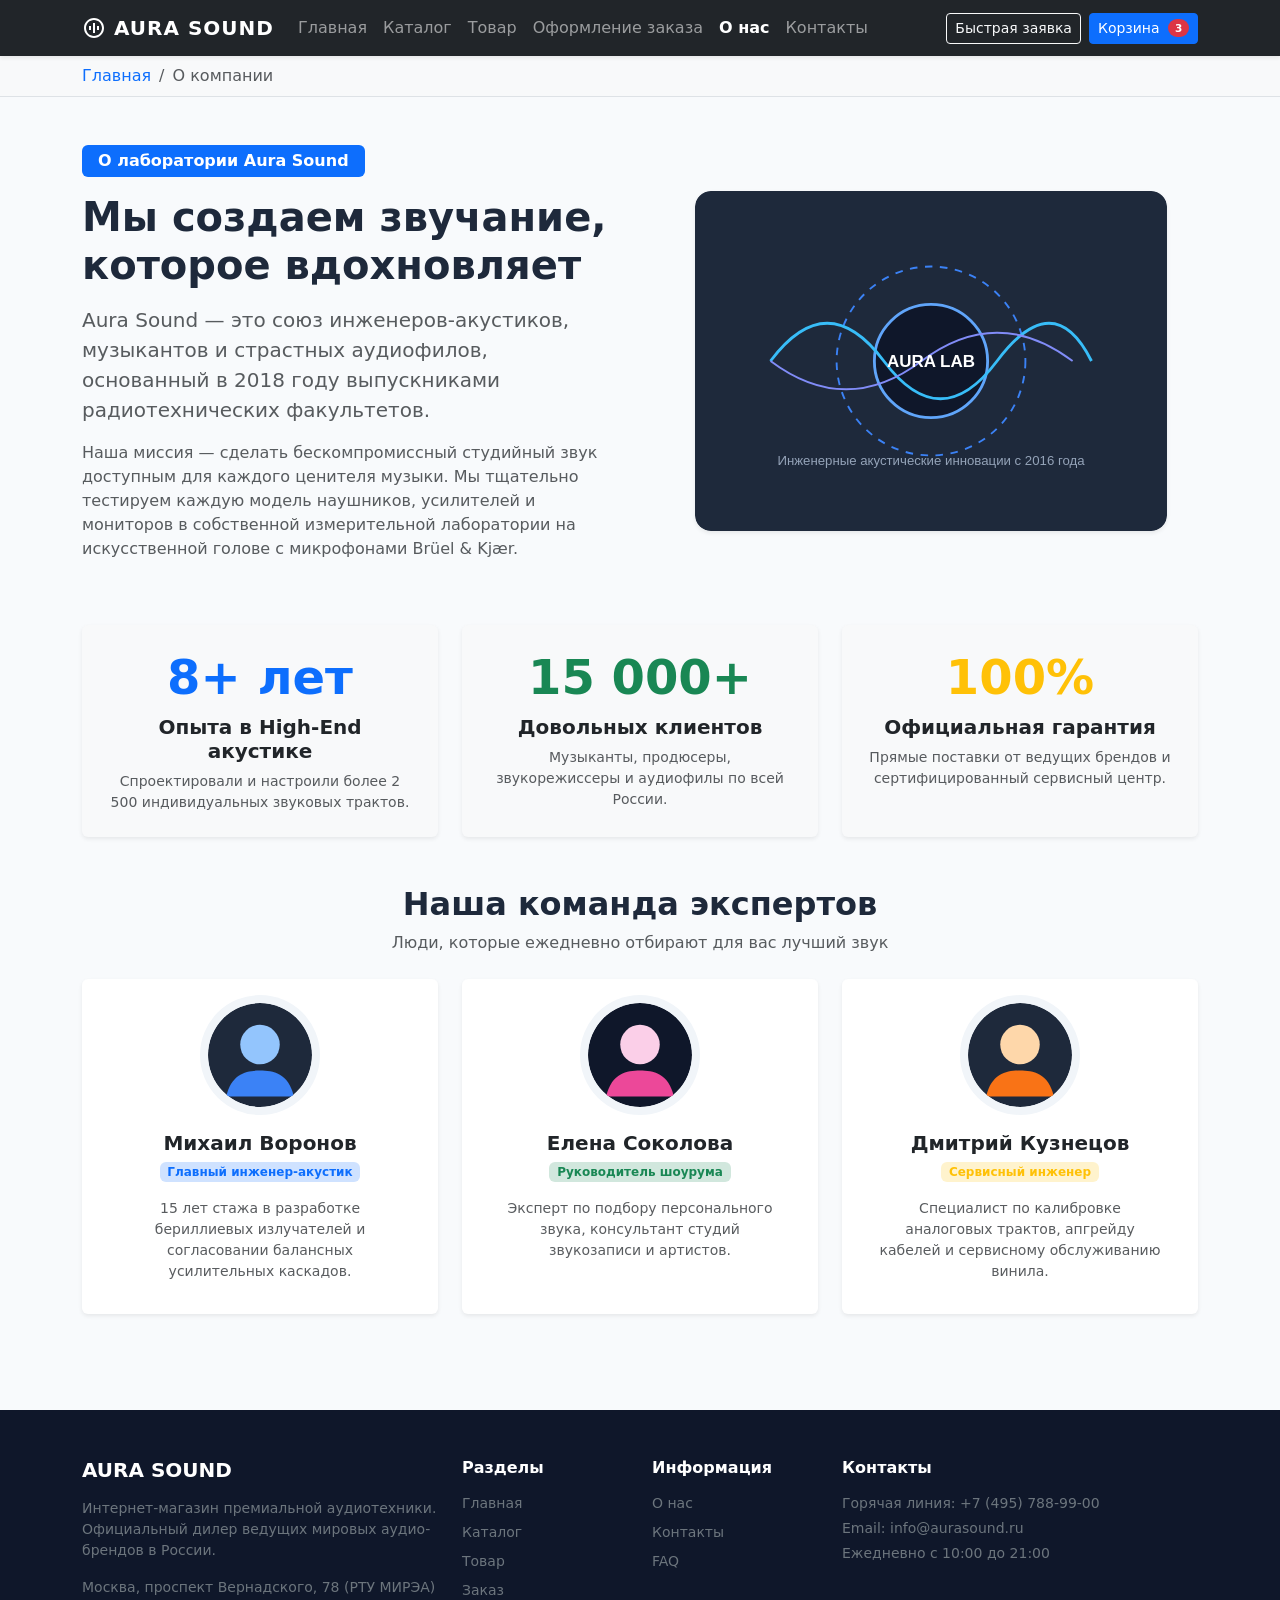
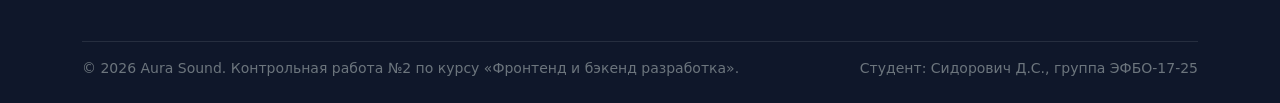
==== commit 5b37bb8b: "feat: complete Control Work #2 - Bootstrap shop interface (Aura Sound)" ====
--- a/about.html
+++ b/about.html
@@ -3,269 +3,250 @@
 <head>
   <meta charset="UTF-8">
   <meta name="viewport" content="width=device-width, initial-scale=1.0">
-  <meta name="description" content="История, принципы и команда инженеров-акустиков Aura Sound.">
   <title>О компании — Aura Sound</title>
-  <link rel="stylesheet" href="css/style.css">
+  <!-- 1. ПОДКЛЮЧЕНИЕ BOOTSTRAP ЛОКАЛЬНО -->
+  <link rel="stylesheet" href="vendor/bootstrap/css/bootstrap.min.css">
+  <!-- 2. ПОДКЛЮЧЕНИЕ КАСТОМНЫХ СТИЛЕЙ -->
+  <link rel="stylesheet" href="css/custom.css">
 </head>
-<body id="top">
-  <a href="#main-content" class="skip-link">Перейти к основному контенту</a>
-  <header class="site-header">
-    <div class="container site-header__inner">
-      <a href="index.html" class="site-header__logo" aria-label="Aura Sound Главная">
-        <svg class="site-header__logo-icon" viewBox="0 0 24 24">
+<body>
+
+  <!-- 3. ШАПКА И НАВИГАЦИЯ -->
+  <nav class="navbar navbar-expand-lg navbar-dark bg-dark sticky-top shadow-sm">
+    <div class="container">
+      <a class="navbar-brand fw-bold text-uppercase d-flex align-items-center gap-2" href="index.html">
+        <svg width="24" height="24" viewBox="0 0 24 24" fill="currentColor">
           <path d="M12 2C6.48 2 2 6.48 2 12s4.48 10 10 10 10-4.48 10-10S17.52 2 12 2zm0 18c-4.41 0-8-3.59-8-8s3.59-8 8-8 8 3.59 8 8-3.59 8-8 8zm-1-13h2v10h-2zm-4 3h2v4H7zm8 0h2v4h-2z"/>
         </svg>
-        <span>AURA SOUND</span>
+        Aura Sound
       </a>
-
-      <nav class="site-nav" aria-label="Основное меню">
-        <ul class="site-nav__list">
-          <li class="site-nav__item"><a href="index.html" class="site-nav__link">Главная</a></li>
-          <li class="site-nav__item"><a href="catalog.html" class="site-nav__link">Каталог</a></li>
-          <li class="site-nav__item"><a href="product.html" class="site-nav__link">Товар</a></li>
-          <li class="site-nav__item"><a href="order.html" class="site-nav__link">Оформление заявки</a></li>
-          <li class="site-nav__item"><a href="contacts.html" class="site-nav__link">Контакты</a></li>
-          <li class="site-nav__item"><a href="about.html" class="site-nav__link site-nav__link--active" aria-current="page">О нас</a></li>
+      <button class="navbar-toggler" type="button" data-bs-toggle="collapse" data-bs-target="#navbarContent" aria-controls="navbarContent" aria-expanded="false" aria-label="Переключить навигацию">
+        <span class="navbar-toggler-icon"></span>
+      </button>
+
+      <div class="collapse navbar-collapse" id="navbarContent">
+        <ul class="navbar-nav me-auto mb-2 mb-lg-0">
+          <li class="nav-item">
+            <a class="nav-link" href="index.html">Главная</a>
+          </li>
+          <li class="nav-item">
+            <a class="nav-link" href="catalog.html">Каталог</a>
+          </li>
+          <li class="nav-item">
+            <a class="nav-link" href="product.html">Товар</a>
+          </li>
+          <li class="nav-item">
+            <a class="nav-link" href="order.html">Оформление заказа</a>
+          </li>
+          <li class="nav-item">
+            <a class="nav-link active" aria-current="page" href="about.html">О нас</a>
+          </li>
+          <li class="nav-item">
+            <a class="nav-link" href="contacts.html">Контакты</a>
+          </li>
         </ul>
-      </nav>
-
-      <div class="site-header__actions">
-        <div class="site-header__search">
-          <svg class="site-header__search-icon" viewBox="0 0 24 24" fill="none" stroke="currentColor" stroke-width="2">
-            <circle cx="11" cy="11" r="8"></circle>
-            <line x1="21" y1="21" x2="16.65" y2="16.65"></line>
-          </svg>
-          <input type="search" class="site-header__search-input" placeholder="Поиск техники..." aria-label="Поиск по сайту">
-        </div>
-
-        <a href="#order-modal" data-modal-open class="site-header__action-btn" title="Быстрый заказ" aria-label="Быстрый заказ">
-          <svg width="20" height="20" viewBox="0 0 24 24" fill="none" stroke="currentColor" stroke-width="2">
-            <path d="M22 16.92v3a2 2 0 0 1-2.18 2 19.79 19.79 0 0 1-8.63-3.07 19.5 19.5 0 0 1-6-6 19.79 19.79 0 0 1-3.07-8.67A2 2 0 0 1 4.11 2h3a2 2 0 0 1 2 1.72 12.84 12.84 0 0 0 .7 2.81 2 2 0 0 1-.45 2.11L8.09 9.91a16 16 0 0 0 6 6l1.27-1.27a2 2 0 0 1 2.11-.45 12.84 12.84 0 0 0 2.81.7A2 2 0 0 1 22 16.92z"></path>
-          </svg>
-        </a>
-
-        <a href="order.html" class="site-header__action-btn" title="Корзина" aria-label="Корзина">
-          <svg width="20" height="20" viewBox="0 0 24 24" fill="none" stroke="currentColor" stroke-width="2">
-            <circle cx="9" cy="21" r="1"></circle>
-            <circle cx="20" cy="21" r="1"></circle>
-            <path d="M1 1h4l2.68 13.39a2 2 0 0 0 2 1.61h9.72a2 2 0 0 0 2-1.61L23 6H6"></path>
-          </svg>
-          <span class="site-header__cart-badge">3</span>
-        </a>
-      </div>
-    </div>
-  </header>
-  <main id="main-content" class="main">
+
+        <div class="d-flex align-items-center gap-2">
+          <button type="button" class="btn btn-outline-light btn-sm" data-bs-toggle="modal" data-bs-target="#quickOrderModal">
+            Быстрая заявка
+          </button>
+          <a href="order.html" class="btn btn-primary btn-sm position-relative">
+            Корзина
+            <span class="badge bg-danger rounded-pill ms-1">3</span>
+          </a>
+        </div>
+      </div>
+    </div>
+  </nav>
+
+  <!-- 4. ХЛЕБНЫЕ КРОШКИ (BREADCRUMB) -->
+  <div class="bg-light py-2 border-bottom">
     <div class="container">
       <nav aria-label="Хлебные крошки">
-        <ol class="breadcrumbs">
-          <li class="breadcrumbs__item"><a href="index.html" class="breadcrumbs__link">Главная</a></li>
-          <li class="breadcrumbs__separator">/</li>
-          <li class="breadcrumbs__item"><span class="breadcrumbs__current" aria-current="page">О компании</span></li>
+        <ol class="breadcrumb mb-0 small">
+          <li class="breadcrumb-item"><a href="index.html" class="text-decoration-none">Главная</a></li>
+          <li class="breadcrumb-item active" aria-current="page">О компании</li>
         </ol>
       </nav>
-
-      <div style="margin-bottom: var(--space-2xl);">
-        <h1>О компании Aura Sound</h1>
-        <p style="color: var(--color-text-muted); font-size: 1.1rem;">История создания, акустические принципы и команда инженеров.</p>
-      </div>
-
-      <section style="margin-bottom: var(--space-3xl);">
-        <div class="grid-2col">
-          <div>
-            <span class="section__tag">История бренда</span>
-            <h2 style="font-size: 1.4rem; margin-bottom: var(--space-md);">От акустической лаборатории до признанного бренда</h2>
-            <p style="color: var(--color-text-muted); line-height: 1.7;">
-              Компания Aura Sound была основана в 2016 году в Москве группой выпускников технических и акустических кафедр. Мы начинали как независимая инженерная лаборатория, занимавшаяся проектированием диффузоров для студийных мониторов.
-            </p>
-            <p style="color: var(--color-text-muted); line-height: 1.7;">
-              Сегодня Aura Sound — это полный цикл электроакустических разработок, собственные безэховые камеры и доверие звукорежиссеров и ценителей звука по всей стране.
-            </p>
-          </div>
-          <div>
-            <img src="images/about-history.svg" alt="Акустическая лаборатория" style="border-radius: var(--radius-lg); box-shadow: var(--shadow-md);">
-          </div>
-        </div>
-      </section>
-
-      <section style="background: var(--color-surface); border: 1px solid var(--color-border); border-radius: var(--radius-xl); padding: var(--space-2xl); margin-bottom: var(--space-3xl);">
-        <div class="grid-4col" style="text-align: center;">
-          <div>
-            <div style="font-size: 2rem; font-weight: 800; color: var(--color-primary); margin-bottom: 4px;">10 лет</div>
-            <div style="color: var(--color-text-muted); font-size: 0.875rem; font-weight: 500;">На рынке аудиотехники</div>
-          </div>
-          <div>
-            <div style="font-size: 2rem; font-weight: 800; color: var(--color-primary); margin-bottom: 4px;">50 000+</div>
-            <div style="color: var(--color-text-muted); font-size: 0.875rem; font-weight: 500;">Довольных клиентов</div>
-          </div>
-          <div>
-            <div style="font-size: 2rem; font-weight: 800; color: var(--color-primary); margin-bottom: 4px;">99.4%</div>
-            <div style="color: var(--color-text-muted); font-size: 0.875rem; font-weight: 500;">Положительных отзывов</div>
-          </div>
-          <div>
-            <div style="font-size: 2rem; font-weight: 800; color: var(--color-primary); margin-bottom: 4px;">15</div>
-            <div style="color: var(--color-text-muted); font-size: 0.875rem; font-weight: 500;">Патентов на изобретения</div>
-          </div>
-        </div>
-      </section>
-
-      <section style="margin-bottom: var(--space-3xl);">
-        <header class="section__header">
-          <span class="section__tag">Люди за звуком</span>
-          <h2 class="section__title">Команда инженеров и основателей</h2>
-          <p class="section__subtitle">Специалисты с профильным инженерным образованием и опытом в звукорежиссуре.</p>
-        </header>
-
-        <div class="grid-3col">
-          <article style="background: var(--color-surface); border: 1px solid var(--color-border); border-radius: var(--radius-lg); padding: var(--space-xl); text-align: center;">
-            <div style="width: 100px; height: 100px; margin: 0 auto var(--space-md);">
-              <img src="images/team-1.svg" alt="Артем Кузнецов" style="border-radius: var(--radius-full);">
-            </div>
-            <h3 style="font-size: 1.1rem; margin-bottom: 4px;">Артем Кузнецов</h3>
-            <div style="color: var(--color-primary); font-size: 0.75rem; font-weight: 600; text-transform: uppercase; margin-bottom: 12px;">Главный акустический инженер</div>
-            <p style="font-size: 0.875rem; color: var(--color-text-muted); line-height: 1.6;">
-              Кандидат технических наук. Автор титанового нанокомпозитного диффузора флагманской серии Aura Pro.
-            </p>
-          </article>
-
-          <article style="background: var(--color-surface); border: 1px solid var(--color-border); border-radius: var(--radius-lg); padding: var(--space-xl); text-align: center;">
-            <div style="width: 100px; height: 100px; margin: 0 auto var(--space-md);">
-              <img src="images/team-2.svg" alt="Ольга Морозова" style="border-radius: var(--radius-full);">
-            </div>
-            <h3 style="font-size: 1.1rem; margin-bottom: 4px;">Ольга Морозова</h3>
-            <div style="color: var(--color-primary); font-size: 0.75rem; font-weight: 600; text-transform: uppercase; margin-bottom: 12px;">Промышленный дизайнер</div>
-            <p style="font-size: 0.875rem; color: var(--color-text-muted); line-height: 1.6;">
-              Отвечает за анатомическую эргономику оголовья, легкость посадки и тактильные свойства материалов.
-            </p>
-          </article>
-
-          <article style="background: var(--color-surface); border: 1px solid var(--color-border); border-radius: var(--radius-lg); padding: var(--space-xl); text-align: center;">
-            <div style="width: 100px; height: 100px; margin: 0 auto var(--space-md);">
-              <img src="images/team-3.svg" alt="Михаил Чернов" style="border-radius: var(--radius-full);">
-            </div>
-            <h3 style="font-size: 1.1rem; margin-bottom: 4px;">Михаил Чернов</h3>
-            <div style="color: var(--color-primary); font-size: 0.75rem; font-weight: 600; text-transform: uppercase; margin-bottom: 12px;">Ведущий звукорежиссер</div>
-            <p style="font-size: 0.875rem; color: var(--color-text-muted); line-height: 1.6;">
-              Более 15 лет в студиях звукозаписи. Проводит тонкую финальную настройку тонального баланса.
-            </p>
-          </article>
-        </div>
-      </section>
-
-      <section style="background: var(--color-surface-muted); border-radius: var(--radius-xl); padding: var(--space-2xl); text-align: center; margin-bottom: var(--space-3xl);">
-        <h2 style="margin-bottom: 12px;">Посетите наш шоурум</h2>
-        <p style="max-width: 640px; margin: 0 auto var(--space-xl); color: var(--color-text-muted);">
-          Оцените звучание наших устройств в специально подготовленной акустической комнате.
+    </div>
+  </div>
+
+  <main class="container my-5">
+    <!-- 5. ИСТОРИЯ КОМПАНИИ (СЕТКА С ИЗОБРАЖЕНИЕМ) -->
+    <div class="row align-items-center g-5 mb-5">
+      <div class="col-12 col-lg-6">
+        <span class="badge bg-primary px-3 py-2 fs-6 mb-3">О лаборатории Aura Sound</span>
+        <h1 class="display-6 fw-bold mb-3">Мы создаем звучание, которое вдохновляет</h1>
+        <p class="lead text-muted">
+          Aura Sound — это союз инженеров-акустиков, музыкантов и страстных аудиофилов, основанный в 2018 году выпускниками радиотехнических факультетов.
         </p>
-        <a href="order.html" class="button button--primary button--lg">Записаться на прослушивание</a>
-      </section>
-    </div>
+        <p class="text-muted">
+          Наша миссия — сделать бескомпромиссный студийный звук доступным для каждого ценителя музыки. Мы тщательно тестируем каждую модель наушников, усилителей и мониторов в собственной измерительной лаборатории на искусственной голове с микрофонами Brüel & Kjær.
+        </p>
+      </div>
+      <div class="col-12 col-lg-6 text-center">
+        <img src="images/about-history.svg" alt="История компании Aura Sound" class="img-fluid rounded-4 shadow-sm" style="max-height: 340px;">
+      </div>
+    </div>
+
+    <!-- 6. КЛЮЧЕВЫЕ ПОКАЗАТЕЛИ (КАРТОЧКИ) -->
+    <section class="row g-4 mb-5 text-center">
+      <div class="col-12 col-md-4">
+        <div class="card border-0 shadow-sm p-4 bg-light h-100">
+          <div class="display-5 fw-bold text-primary mb-2">8+ лет</div>
+          <h5 class="fw-bold">Опыта в High-End акустике</h5>
+          <p class="text-muted small mb-0">Спроектировали и настроили более 2 500 индивидуальных звуковых трактов.</p>
+        </div>
+      </div>
+      <div class="col-12 col-md-4">
+        <div class="card border-0 shadow-sm p-4 bg-light h-100">
+          <div class="display-5 fw-bold text-success mb-2">15 000+</div>
+          <h5 class="fw-bold">Довольных клиентов</h5>
+          <p class="text-muted small mb-0">Музыканты, продюсеры, звукорежиссеры и аудиофилы по всей России.</p>
+        </div>
+      </div>
+      <div class="col-12 col-md-4">
+        <div class="card border-0 shadow-sm p-4 bg-light h-100">
+          <div class="display-5 fw-bold text-warning mb-2">100%</div>
+          <h5 class="fw-bold">Официальная гарантия</h5>
+          <p class="text-muted small mb-0">Прямые поставки от ведущих брендов и сертифицированный сервисный центр.</p>
+        </div>
+      </div>
+    </section>
+
+    <!-- 7. КОМАНДА ЭКСПЕРТОВ (BOOTSTRAP КАРТОЧКИ) -->
+    <section class="mb-5">
+      <div class="text-center mb-4">
+        <h2 class="fw-bold">Наша команда экспертов</h2>
+        <p class="text-muted">Люди, которые ежедневно отбирают для вас лучший звук</p>
+      </div>
+
+      <div class="row g-4">
+        <div class="col-12 col-md-4">
+          <div class="card h-100 text-center border-0 shadow-sm p-3">
+            <img src="images/team-1.svg" class="card-img-top mx-auto rounded-circle p-2" alt="Михаил Воронов" style="width: 120px; height: 120px; background-color: #f1f5f9;">
+            <div class="card-body">
+              <h5 class="card-title fw-bold mb-1">Михаил Воронов</h5>
+              <span class="badge bg-primary-subtle text-primary mb-3">Главный инженер-акустик</span>
+              <p class="card-text text-muted small">15 лет стажа в разработке бериллиевых излучателей и согласовании балансных усилительных каскадов.</p>
+            </div>
+          </div>
+        </div>
+
+        <div class="col-12 col-md-4">
+          <div class="card h-100 text-center border-0 shadow-sm p-3">
+            <img src="images/team-2.svg" class="card-img-top mx-auto rounded-circle p-2" alt="Елена Соколова" style="width: 120px; height: 120px; background-color: #f1f5f9;">
+            <div class="card-body">
+              <h5 class="card-title fw-bold mb-1">Елена Соколова</h5>
+              <span class="badge bg-success-subtle text-success mb-3">Руководитель шоурума</span>
+              <p class="card-text text-muted small">Эксперт по подбору персонального звука, консультант студий звукозаписи и артистов.</p>
+            </div>
+          </div>
+        </div>
+
+        <div class="col-12 col-md-4">
+          <div class="card h-100 text-center border-0 shadow-sm p-3">
+            <img src="images/team-3.svg" class="card-img-top mx-auto rounded-circle p-2" alt="Дмитрий Кузнецов" style="width: 120px; height: 120px; background-color: #f1f5f9;">
+            <div class="card-body">
+              <h5 class="card-title fw-bold mb-1">Дмитрий Кузнецов</h5>
+              <span class="badge bg-warning-subtle text-warning mb-3">Сервисный инженер</span>
+              <p class="card-text text-muted small">Специалист по калибровке аналоговых трактов, апгрейду кабелей и сервисному обслуживанию винила.</p>
+            </div>
+          </div>
+        </div>
+      </div>
+    </section>
   </main>
-  <footer class="site-footer" id="contacts">
+
+  <!-- 8. ПОДВАЛ (FOOTER) -->
+  <footer class="text-white pt-5 pb-4 mt-auto">
     <div class="container">
-      <div class="site-footer__grid">
-        <div class="site-footer__brand">
-          <a href="index.html" class="site-header__logo site-footer__logo">
-            <svg class="site-header__logo-icon" viewBox="0 0 24 24">
-              <path d="M12 2C6.48 2 2 6.48 2 12s4.48 10 10 10 10-4.48 10-10S17.52 2 12 2zm0 18c-4.41 0-8-3.59-8-8s3.59-8 8-8 8 3.59 8 8-3.59 8-8 8zm-1-13h2v10h-2zm-4 3h2v4H7zm8 0h2v4h-2z"/>
-            </svg>
-            <span>AURA SOUND</span>
-          </a>
-          <p class="site-footer__text">
-            Инновационная аудиотехника для тех, кто ценит чистоту звука, передовые технологии и бескомпромиссный комфорт.
-          </p>
-          <div class="site-footer__socials">
-            <a href="https://t.me" target="_blank" rel="noopener noreferrer" class="site-footer__social-link" title="Telegram" aria-label="Telegram">
-              <svg width="18" height="18" viewBox="0 0 24 24" fill="currentColor"><path d="M12 2C6.48 2 2 6.48 2 12s4.48 10 10 10 10-4.48 10-10S17.52 2 12 2zm4.64 6.8c-.15 1.58-.8 5.42-1.13 7.19-.14.75-.42 1-.68 1.03-.58.05-1.02-.38-1.58-.75-.88-.58-1.38-.94-2.23-1.5-.99-.65-.35-1.01.22-1.59.15-.15 2.71-2.48 2.76-2.69a.2.2 0 00-.05-.18c-.06-.05-.14-.03-.21-.02-.09.02-1.49.95-4.22 2.79-.4.27-.76.41-1.08.4-.36-.01-1.04-.2-1.55-.37-.63-.2-1.12-.31-1.08-.66.02-.18.27-.36.75-.55 2.92-1.27 4.86-2.11 5.83-2.51 2.78-1.16 3.35-1.36 3.73-1.36.08 0 .27.02.39.12.1.08.13.19.14.27-.01.06.01.24 0 .37z"/></svg>
-            </a>
-            <a href="https://vk.com" target="_blank" rel="noopener noreferrer" class="site-footer__social-link" title="VKontakte" aria-label="VKontakte">
-              <svg width="18" height="18" viewBox="0 0 24 24" fill="currentColor"><path d="M15.07 2H8.93C4.33 2 2 4.33 2 8.93v6.14C2 19.67 4.33 22 8.93 22h6.14c4.6 0 6.93-2.33 6.93-6.93V8.93C22 4.33 19.67 2 15.07 2zm3.38 13.91h-1.62c-.61 0-.8-.49-1.9-1.59-1-.96-1.44-1.08-1.69-1.08-.34 0-.44.1-.44.59v1.43c0 .39-.12.65-1.15.65-1.7 0-3.59-1.03-4.92-2.95-2-2.85-2.55-5-2.55-5.44 0-.25.1-.48.59-.48h1.62c.44 0 .61.2.78.68.85 2.49 2.28 4.67 2.87 4.67.22 0 .32-.1.32-.66v-2.56c-.07-1.18-.69-1.28-.69-1.7 0-.2.17-.4.44-.4h2.55c.37 0 .5.2.5.64v3.47c0 .37.17.5.27.5.22 0 .4-.13.82-.55 1.27-1.42 2.18-3.63 2.18-3.63.12-.25.32-.47.76-.47h1.62c.49 0 .6.25.49.64-.2 0.93-2.15 3.69-2.25 3.86-.2.32-.28.46 0 .83.2.27.87.85 1.32 1.37.82.93 1.45 1.72 1.62 2.27.17.54-.1.82-.59.82z"/></svg>
-            </a>
-          </div>
-        </div>
-
-        <div>
-          <h4 class="site-footer__col-title">Каталог</h4>
-          <ul class="site-footer__links">
-            <li><a href="catalog.html" class="site-footer__link">Беспроводные наушники</a></li>
-            <li><a href="catalog.html" class="site-footer__link">TWS-вкладыши</a></li>
-            <li><a href="catalog.html" class="site-footer__link">Виниловые проигрыватели</a></li>
-            <li><a href="catalog.html" class="site-footer__link">Портативная акустика</a></li>
-            <li><a href="catalog.html" class="site-footer__link">Усилители и ЦАП</a></li>
+      <div class="row g-4 mb-4">
+        <div class="col-12 col-md-4">
+          <h5 class="fw-bold text-uppercase mb-3">Aura Sound</h5>
+          <p class="text-secondary small">Интернет-магазин премиальной аудиотехники. Официальный дилер ведущих мировых аудио-брендов в России.</p>
+          <div class="text-secondary small">Москва, проспект Вернадского, 78 (РТУ МИРЭА)</div>
+        </div>
+        <div class="col-6 col-md-2">
+          <h6 class="fw-bold mb-3">Разделы</h6>
+          <ul class="list-unstyled small">
+            <li class="mb-2"><a href="index.html" class="text-secondary text-decoration-none">Главная</a></li>
+            <li class="mb-2"><a href="catalog.html" class="text-secondary text-decoration-none">Каталог</a></li>
+            <li class="mb-2"><a href="product.html" class="text-secondary text-decoration-none">Товар</a></li>
+            <li class="mb-2"><a href="order.html" class="text-secondary text-decoration-none">Заказ</a></li>
           </ul>
         </div>
-
-        <div>
-          <h4 class="site-footer__col-title">Навигация</h4>
-          <ul class="site-footer__links">
-            <li><a href="index.html" class="site-footer__link">Главная страница</a></li>
-            <li><a href="product.html" class="site-footer__link">Страница товара</a></li>
-            <li><a href="order.html" class="site-footer__link">Оформление заявки</a></li>
-            <li><a href="contacts.html" class="site-footer__link">Контакты</a></li>
-            <li><a href="about.html" class="site-footer__link">О компании</a></li>
-            <li><a href="index.html#advantages" class="site-footer__link">Преимущества</a></li>
-            <li><a href="index.html#popular" class="site-footer__link">Популярные товары</a></li>
+        <div class="col-6 col-md-2">
+          <h6 class="fw-bold mb-3">Информация</h6>
+          <ul class="list-unstyled small">
+            <li class="mb-2"><a href="about.html" class="text-secondary text-decoration-none">О нас</a></li>
+            <li class="mb-2"><a href="contacts.html" class="text-secondary text-decoration-none">Контакты</a></li>
+            <li class="mb-2"><a href="index.html#faqAccordion" class="text-secondary text-decoration-none">FAQ</a></li>
           </ul>
         </div>
-
-        <div>
-          <h4 class="site-footer__col-title">Контакты</h4>
-          <address class="site-footer__text">
-            <p style="margin-bottom: 8px;"><strong>Адрес:</strong> г. Москва, пр-т Вернадского, 78</p>
-            <p style="margin-bottom: 8px;"><strong>Телефон:</strong> <a href="tel:+74950000000" class="site-footer__link" style="color: #60a5fa;">+7 (495) 000-00-00</a></p>
-            <p style="margin-bottom: 8px;"><strong>Email:</strong> <a href="mailto:info@aurasound.ru" class="site-footer__link">info@aurasound.ru</a></p>
-            <p style="margin-bottom: 0;"><strong>Часы:</strong> Ежедневно 10:00 – 22:00</p>
-          </address>
-        </div>
-      </div>
-
-      <div class="site-footer__bottom">
-        <div>
-          &copy; 2026 Aura Sound. РТУ МИРЭА, ИПТИП, Кафедра Индустриального программирования.
-        </div>
-        <div class="site-footer__author">
-          Преподаватель: Загородних Н. А.
-        </div>
+        <div class="col-12 col-md-4">
+          <h6 class="fw-bold mb-3">Контакты</h6>
+          <p class="text-secondary small mb-1">Горячая линия: +7 (495) 788-99-00</p>
+          <p class="text-secondary small mb-1">Email: info@aurasound.ru</p>
+          <p class="text-secondary small">Ежедневно с 10:00 до 21:00</p>
+        </div>
+      </div>
+      <hr class="border-secondary">
+      <div class="d-flex flex-wrap justify-content-between align-items-center small text-secondary">
+        <div>© 2026 Aura Sound. Контрольная работа №2 по курсу «Фронтенд и бэкенд разработка».</div>
+        <div>Студент: Сидорович Д.С., группа ЭФБО-17-25</div>
       </div>
     </div>
   </footer>
-  <aside id="order-modal" class="modal" aria-labelledby="modal-title" role="dialog" aria-modal="true">
-    <a href="#main-content" data-modal-close class="modal__overlay" aria-label="Закрыть окно"></a>
-    <div class="modal__dialog">
-      <a href="#main-content" data-modal-close class="modal__close" aria-label="Закрыть">&times;</a>
-      <header class="modal__header">
-        <h3 id="modal-title" class="modal__title">Быстрый заказ в 1 клик</h3>
-        <p class="modal__subtitle">Оставьте ваши контакты, и мы перезвоним в течение 10 минут.</p>
-      </header>
-      <form action="order.html" method="get" class="order-form" style="padding: 0; border: none; box-shadow: none;">
-        <div class="order-form__field">
-          <label for="modal-name" class="order-form__label">Ваше имя <span class="order-form__required">*</span></label>
-          <input type="text" id="modal-name" name="name" class="order-form__input" placeholder="Иван Иванов" required minlength="2">
-        </div>
-        <div class="order-form__field">
-          <label for="modal-phone" class="order-form__label">Номер телефона <span class="order-form__required">*</span></label>
-          <input type="tel" id="modal-phone" name="phone" class="order-form__input" placeholder="+7 (999) 000-00-00" required>
-        </div>
-        <div class="order-form__field">
-          <label for="modal-product" class="order-form__label">Выбранный товар</label>
-          <select id="modal-product" name="product" class="order-form__select">
-            <option value="aura-pro-max">Aura Pro Max Space Black (34 990 ₽)</option>
-            <option value="aura-silver">Aura Studio Silver Edition (26 490 ₽)</option>
-            <option value="aura-pods">Aura Pods Pro Wireless (15 990 ₽)</option>
-            <option value="aura-deck">Aura Hi-Fi Vinyl Deck Master (48 900 ₽)</option>
-          </select>
-        </div>
-        <div class="order-form__checkbox-wrapper">
-          <input type="checkbox" id="modal-agree" name="agree" class="order-form__checkbox" required checked>
-          <label for="modal-agree">Я согласен на обработку персональных данных</label>
-        </div>
-        <button type="submit" class="button button--primary button--block button--lg">Подтвердить заявку</button>
-      </form>
-    </div>
-  </aside>
-  <a href="#top" class="button-top" title="Наверх" aria-label="Вернуться в начало страницы">
-    <svg viewBox="0 0 24 24"><path d="M12 4l-8 8h5v8h6v-8h5z"/></svg>
-  </a>
-  <script src="js/main.js"></script>
+
+  <!-- 9. МОДАЛЬНОЕ ОКНО БЫСТРОГО ЗАКАЗА (MODAL) -->
+  <div class="modal fade" id="quickOrderModal" tabindex="-1" aria-labelledby="quickOrderModalLabel" aria-hidden="true">
+    <div class="modal-dialog modal-dialog-centered">
+      <div class="modal-content">
+        <div class="modal-header">
+          <h5 class="modal-title fw-bold" id="quickOrderModalLabel">Быстрая заявка на консультацию</h5>
+          <button type="button" class="btn-close" data-bs-dismiss="modal" aria-label="Закрыть"></button>
+        </div>
+        <form action="order.html" method="get">
+          <div class="modal-body">
+            <p class="text-muted small">Оставьте свои контактные данные, и специалист Aura Sound свяжется с вами в течение 10 минут.</p>
+            <div class="mb-3">
+              <label for="modalName" class="form-label">Ваше имя *</label>
+              <input type="text" class="form-control" id="modalName" name="name" required placeholder="Иван Иванов">
+            </div>
+            <div class="mb-3">
+              <label for="modalPhone" class="form-label">Номер телефона *</label>
+              <div class="input-group">
+                <span class="input-group-text">+7</span>
+                <input type="tel" class="form-control" id="modalPhone" name="phone" required placeholder="(999) 000-00-00">
+              </div>
+            </div>
+            <div class="mb-3">
+              <label for="modalCategory" class="form-label">Интересующая категория</label>
+              <select class="form-select" id="modalCategory" name="category">
+                <option value="headphones" selected>Беспроводные наушники</option>
+                <option value="speakers">Студийная акустика</option>
+                <option value="dac">ЦАП и усилители</option>
+                <option value="other">Другое / Консультация</option>
+              </select>
+            </div>
+            <div class="form-check mb-2">
+              <input class="form-check-input" type="checkbox" id="modalAgree" name="agree" required checked>
+              <label class="form-check-label small" for="modalAgree">
+                Согласен на обработку персональных данных *
+              </label>
+            </div>
+          </div>
+          <div class="modal-footer">
+            <button type="button" class="btn btn-secondary" data-bs-dismiss="modal">Отмена</button>
+            <button type="submit" class="btn btn-primary">Отправить заявку</button>
+          </div>
+        </form>
+      </div>
+    </div>
+  </div>
+
+  <!-- 10. ПОДКЛЮЧЕНИЕ BOOTSTRAP JS BUNDLE ЛОКАЛЬНО -->
+  <script src="vendor/bootstrap/js/bootstrap.bundle.min.js"></script>
 </body>
 </html>
--- a/css/custom.css
+++ b/css/custom.css
@@ -0,0 +1,97 @@
+/* 1. БРЕНДОВЫЕ ПЕРЕМЕННЫЕ */
+:root {
+  --aura-primary: #0d6efd;
+  --aura-primary-hover: #0b5ed7;
+  --aura-dark: #0f172a;
+  --aura-accent: #f59e0b;
+  --aura-card-bg: #ffffff;
+}
+
+/* 2. БАЗОВЫЕ НАСТРОЙКИ СТРАНИЦЫ */
+body {
+  font-family: system-ui, -apple-system, "Segoe UI", Roboto, "Helvetica Neue", Arial, sans-serif;
+  color: #1e293b;
+  background-color: #f8fafc;
+  min-height: 100vh;
+  display: flex;
+  flex-direction: column;
+}
+
+main {
+  flex: 1 0 auto;
+}
+
+/* 3. НАВИГАЦИЯ И ШАПКА */
+.navbar-brand {
+  letter-spacing: 0.05em;
+}
+
+.nav-link.active {
+  font-weight: 600;
+}
+
+/* 4. ГЕРОЙ-СЕКЦИЯ И КАРУСЕЛЬ */
+.hero-section {
+  background: linear-gradient(135deg, #0f172a 0%, #1e293b 100%);
+}
+
+.carousel-item {
+  min-height: 380px;
+}
+
+.carousel-caption-custom {
+  background: rgba(15, 23, 42, 0.75);
+  backdrop-filter: blur(8px);
+  border-radius: 12px;
+  padding: 1.5rem;
+}
+
+/* 5. КАРТОЧКИ ТОВАРОВ */
+.product-card {
+  transition: transform 0.2s ease, box-shadow 0.2s ease;
+  border-color: #e2e8f0;
+}
+
+.product-card:hover {
+  transform: translateY(-4px);
+  box-shadow: 0 10px 25px -5px rgba(15, 23, 42, 0.1), 0 8px 10px -6px rgba(15, 23, 42, 0.05) !important;
+}
+
+.product-card-img {
+  height: 200px;
+  object-fit: contain;
+  padding: 1rem;
+  background-color: #f1f5f9;
+}
+
+.product-gallery-main {
+  height: 380px;
+  object-fit: contain;
+  background-color: #f1f5f9;
+  border-radius: 12px;
+}
+
+/* 6. ПЛАВАЮЩИЕ БЕЙДЖИ */
+.badge-discount {
+  background-color: #ef4444;
+}
+
+.badge-hit {
+  background-color: #f59e0b;
+}
+
+.badge-new {
+  background-color: #10b981;
+}
+
+/* 7. ФИЛЬТРЫ И САЙДБАР */
+.filter-card {
+  border-color: #e2e8f0;
+  position: sticky;
+  top: 1rem;
+}
+
+/* 8. ПОДВАЛ САЙТА */
+footer {
+  background-color: #0f172a;
+}
